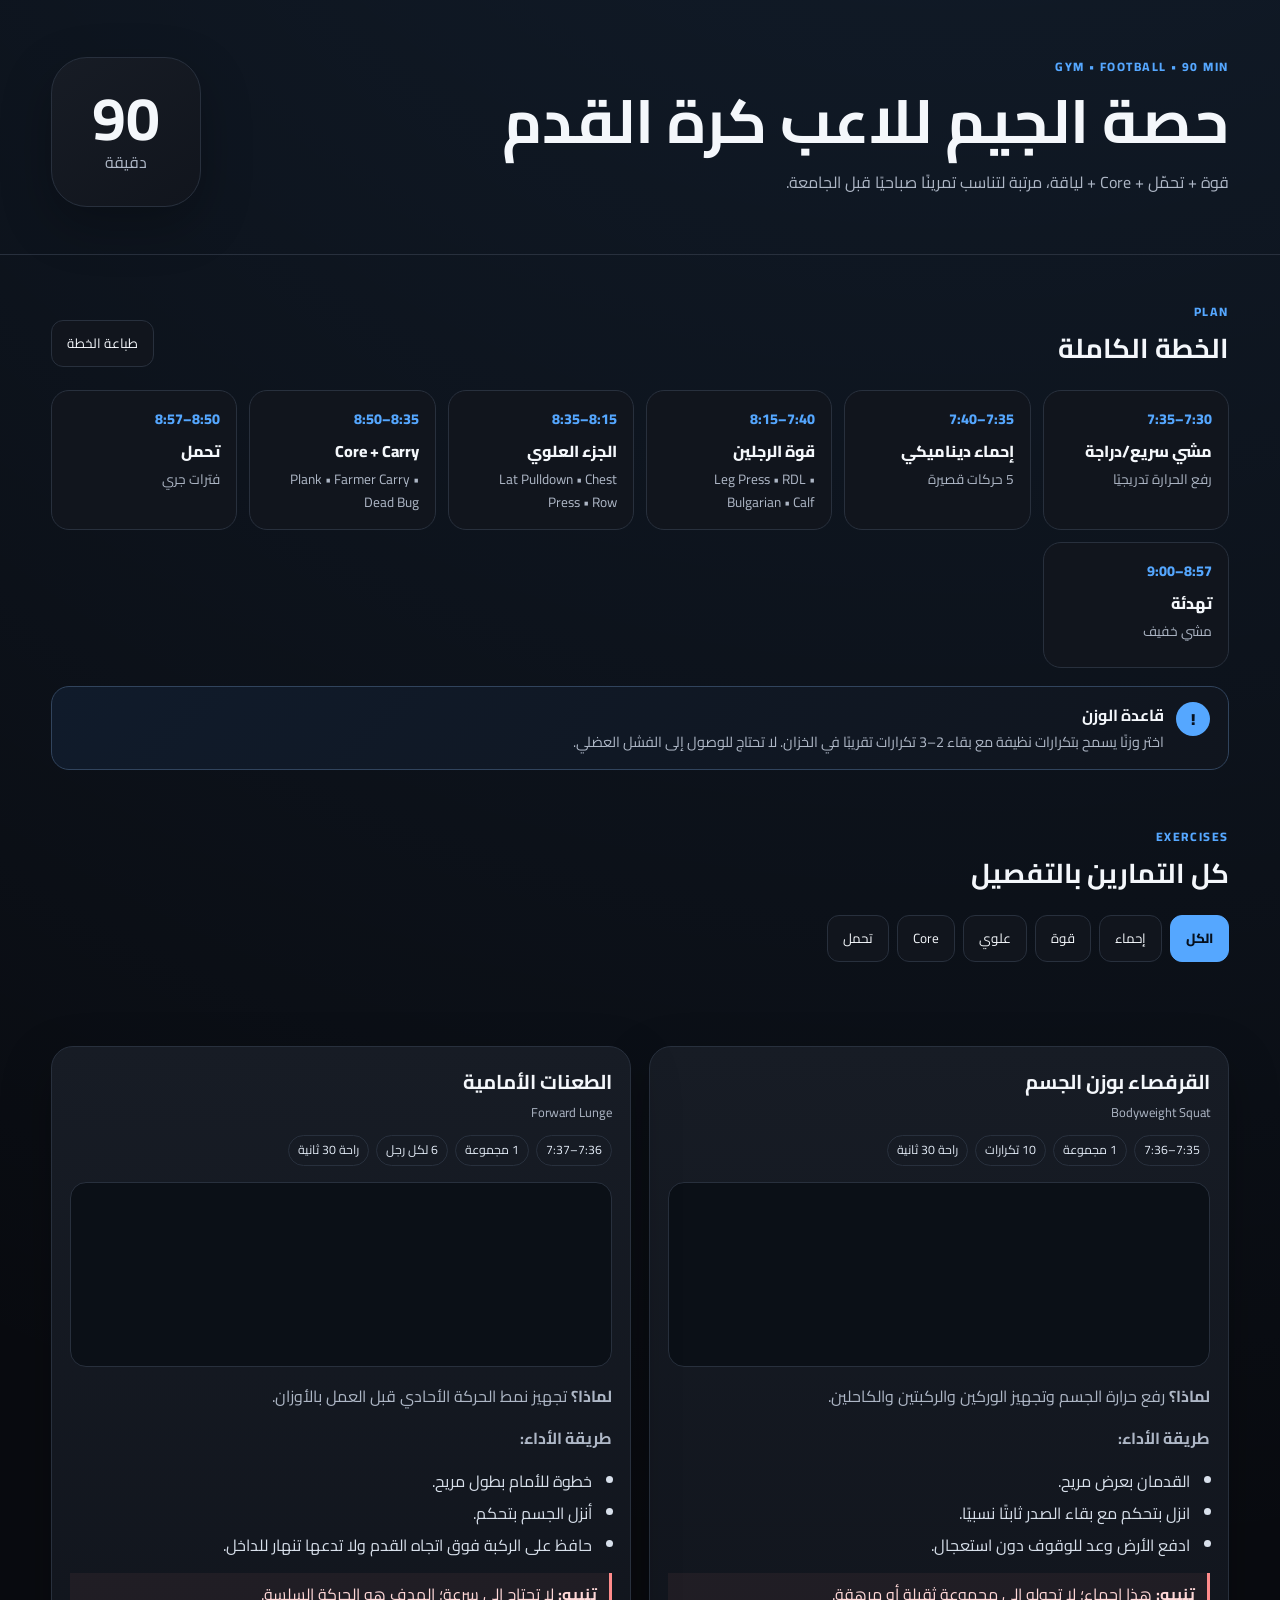
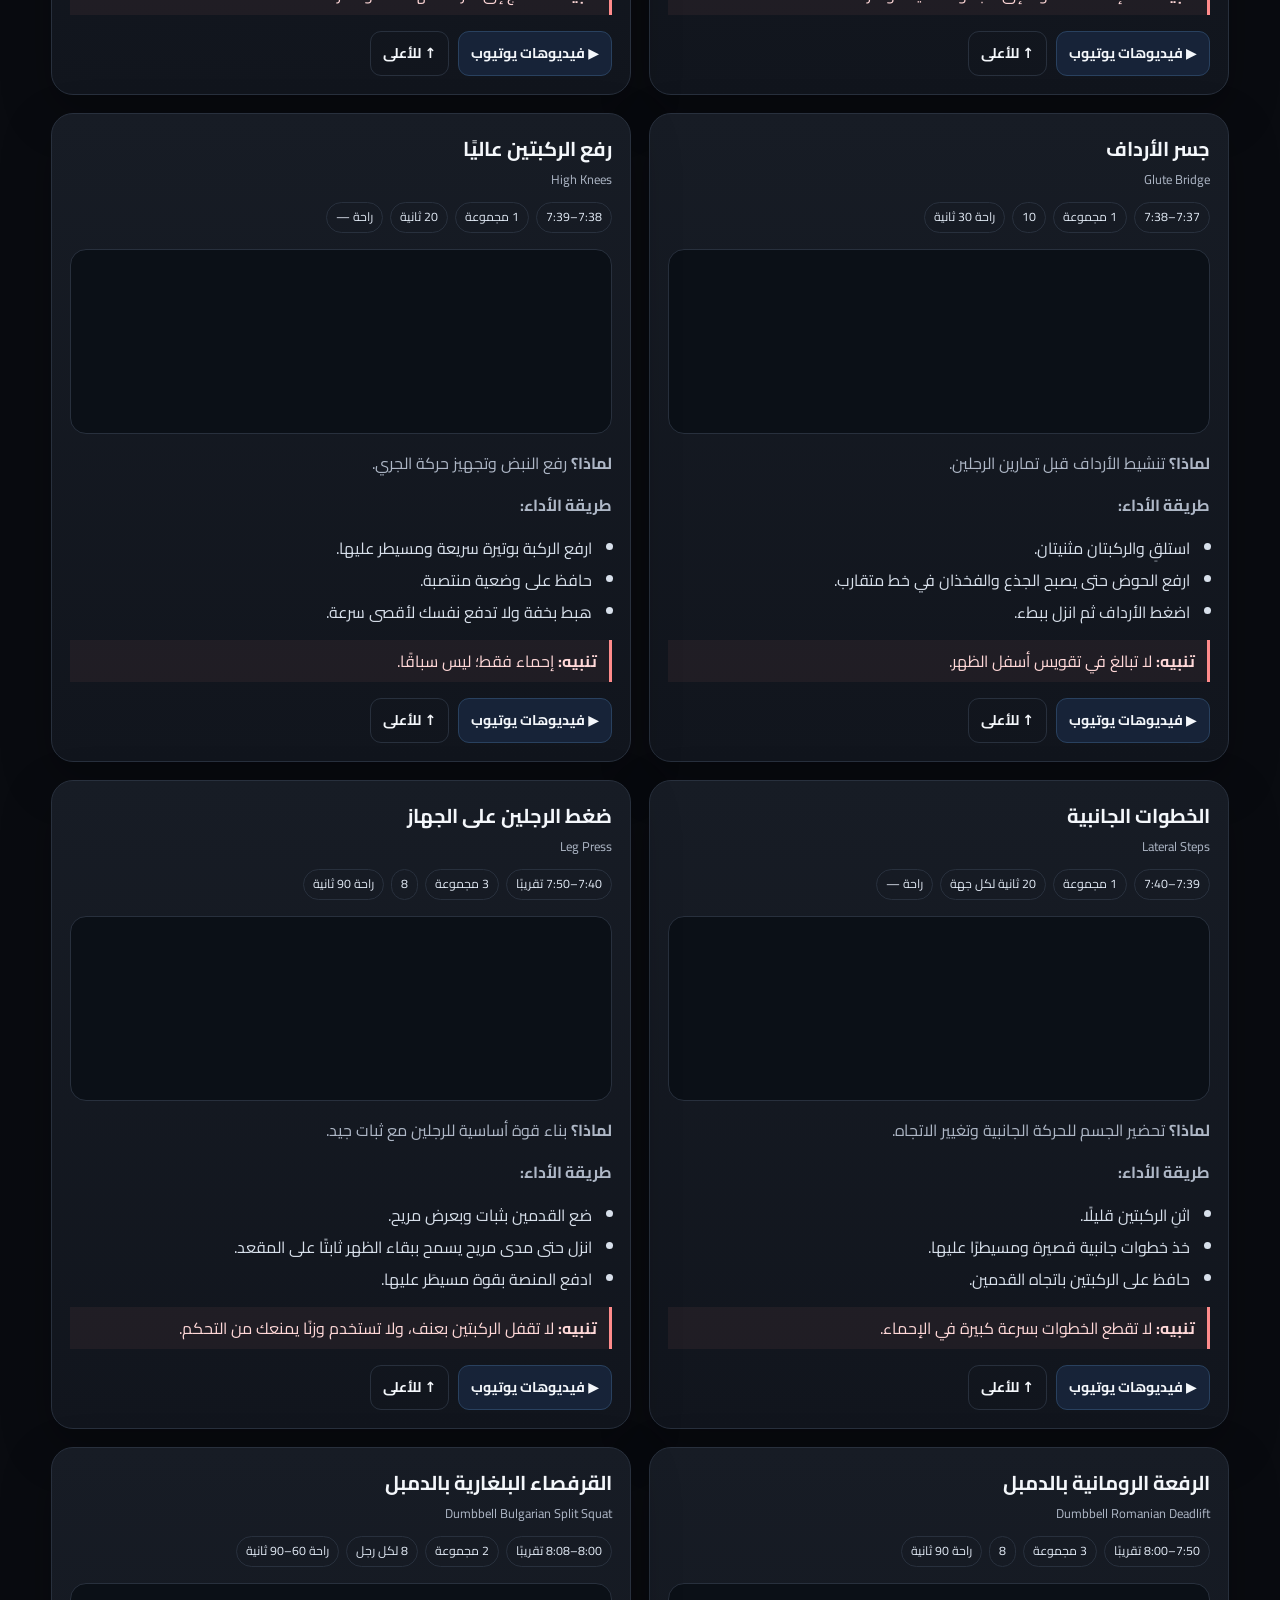
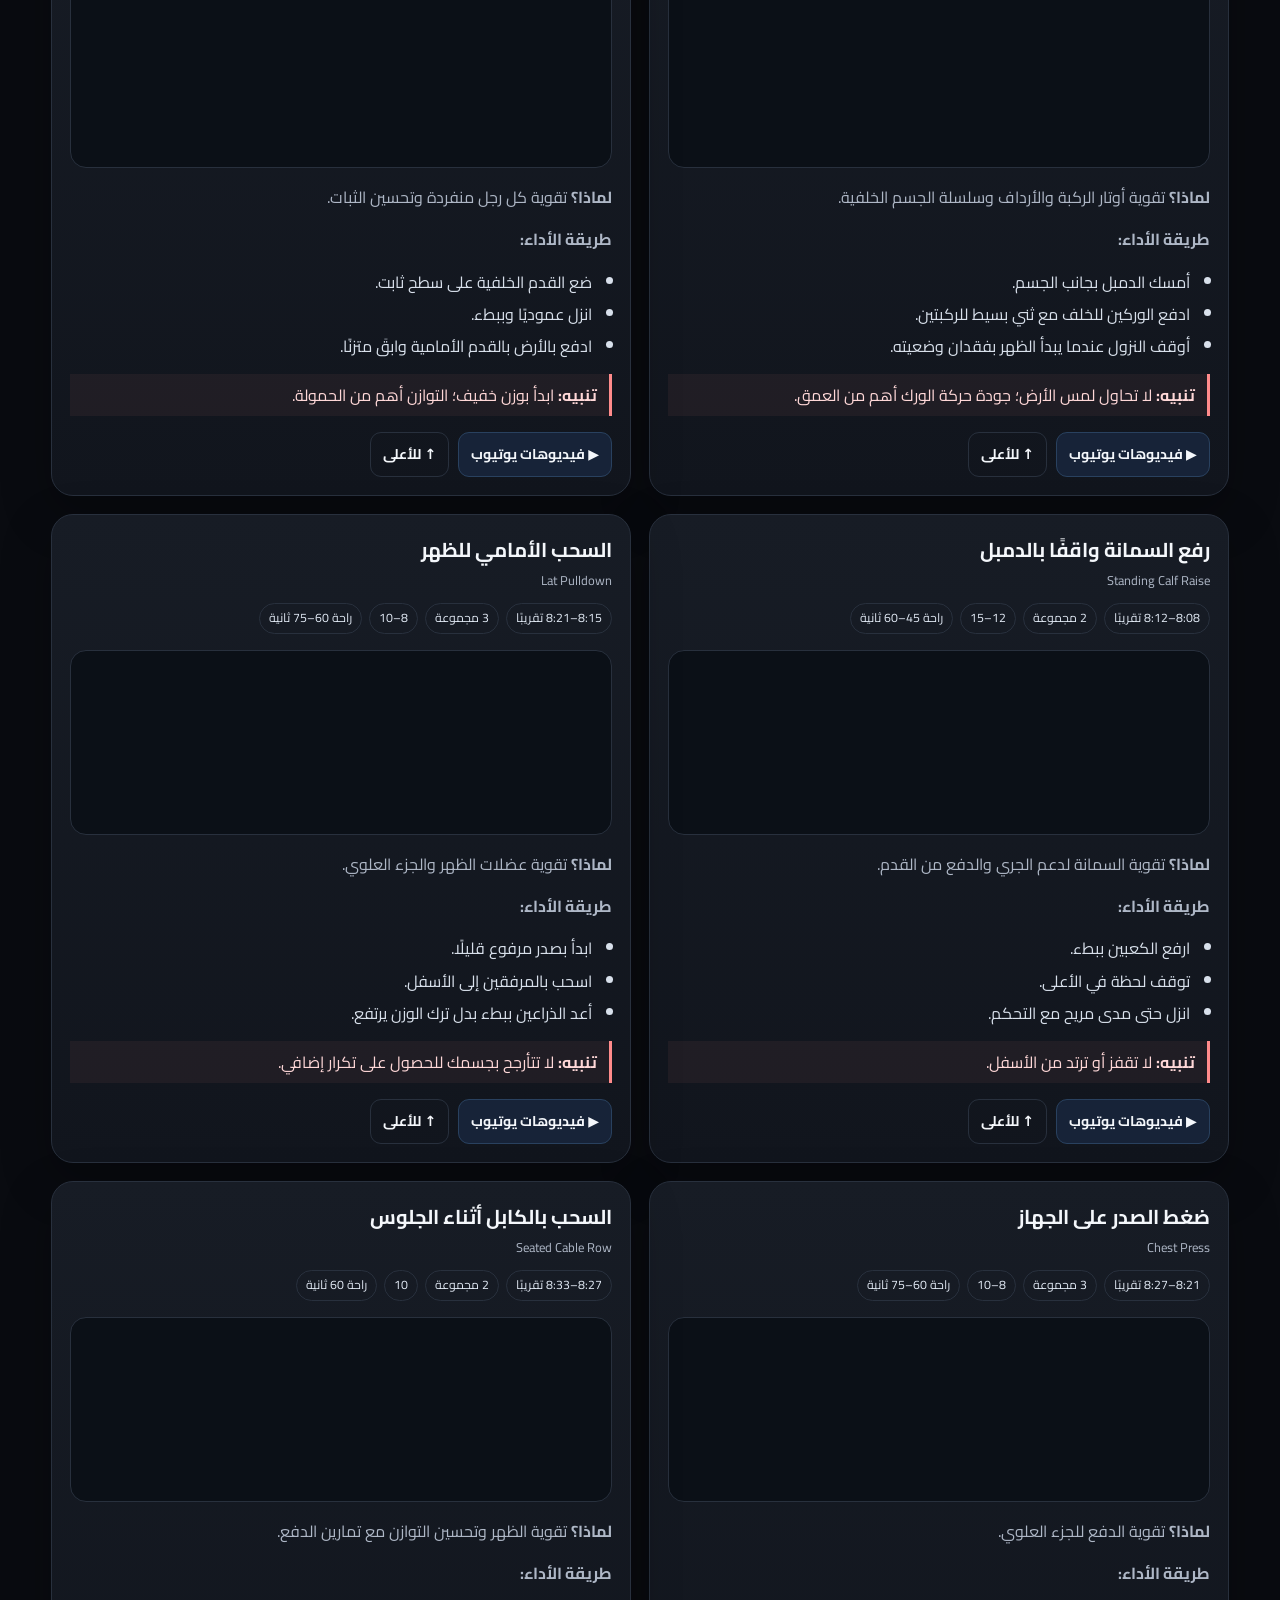
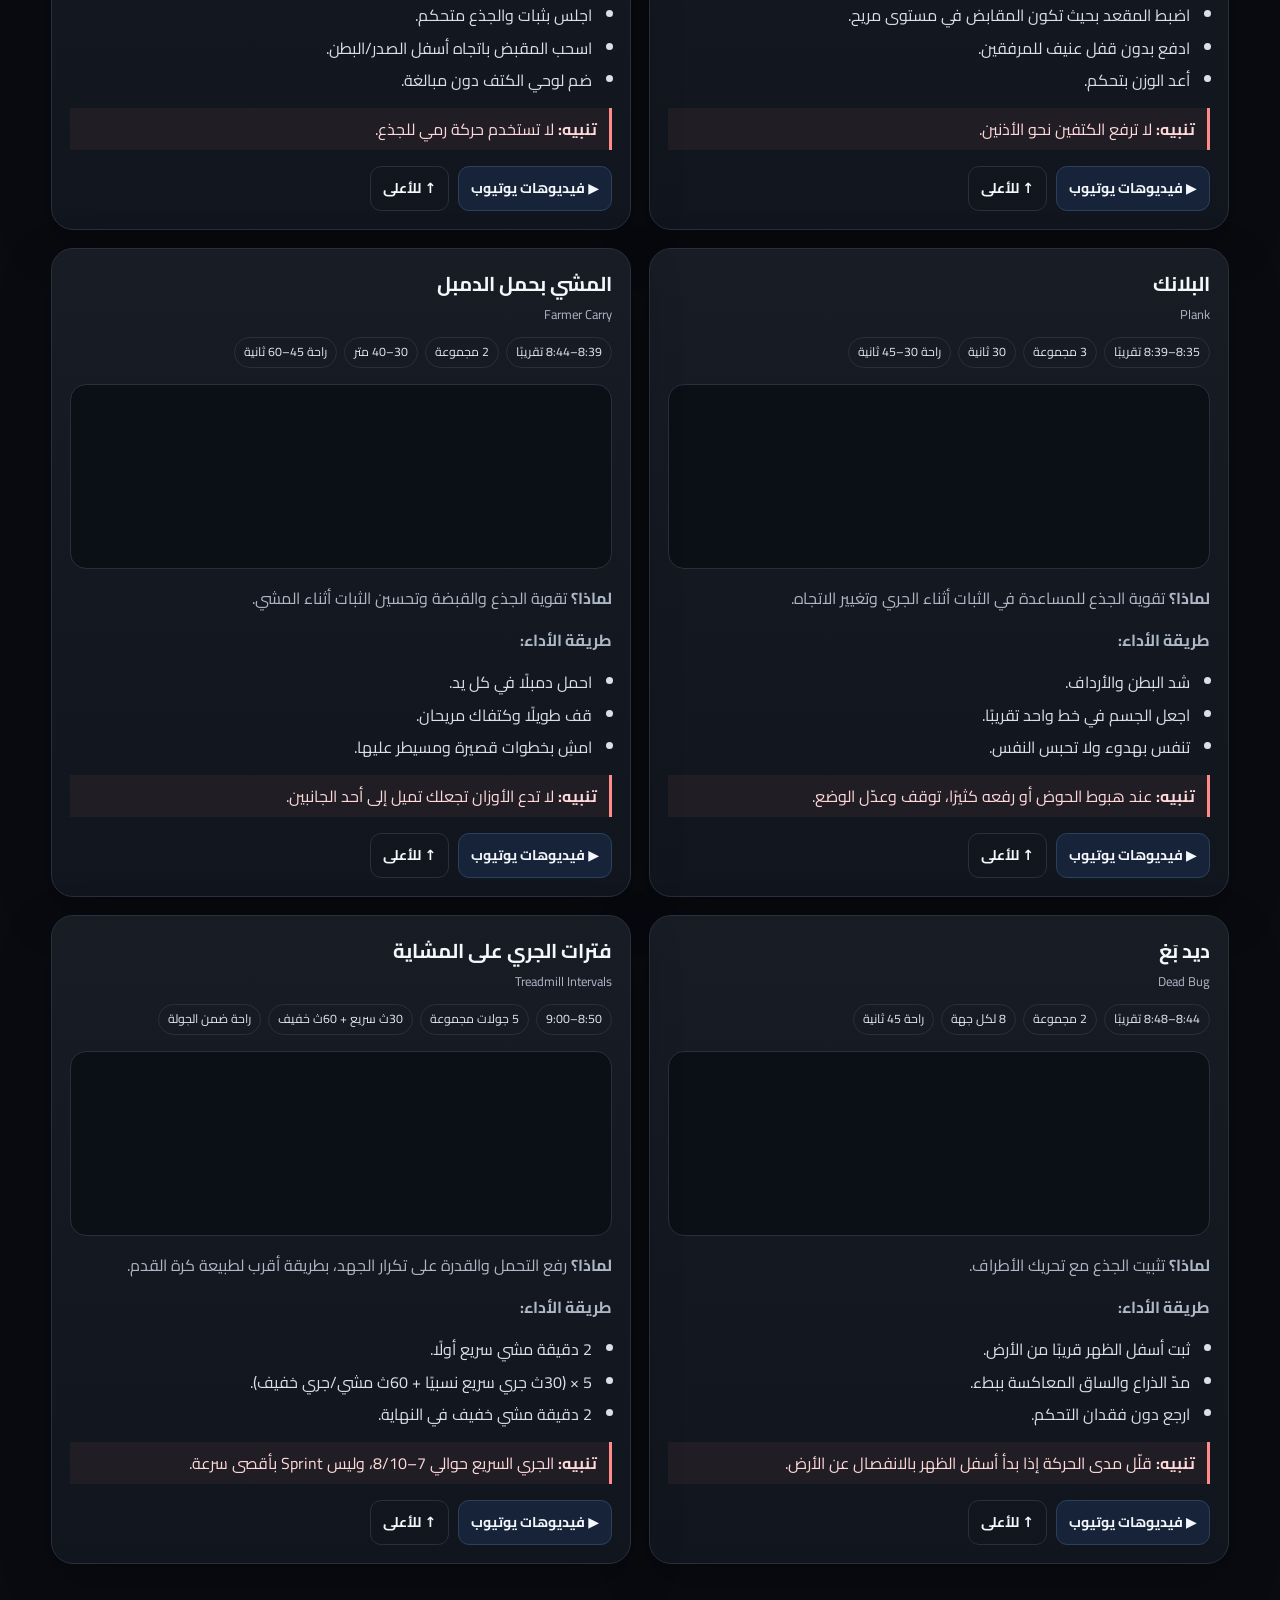
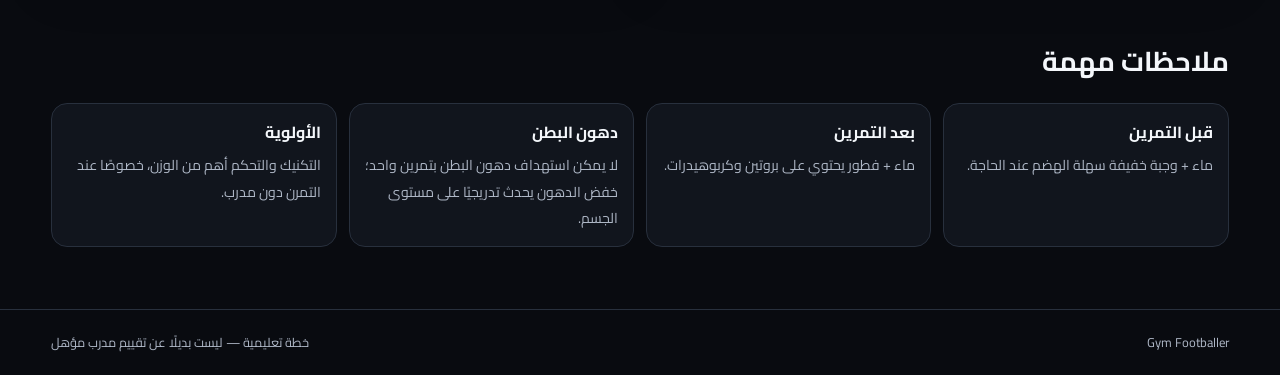
==== index.html @ 2cf8bf02 "Add files via upload" ====
<!doctype html>
<html lang="ar" dir="rtl">
<head>
  <meta charset="utf-8">
  <meta name="viewport" content="width=device-width, initial-scale=1">
  <title>Gym Footballer — خطة الجيم لكرة القدم</title>
  <meta name="description" content="خطة جيم لمدة 90 دقيقة لتطوير القوة والتحمل وخدمة أداء كرة القدم">
  <link rel="stylesheet" href="styles.css">
</head>
<body>
  <header class="hero">
    <div class="container hero-inner">
      <div>
        <span class="eyebrow">GYM • FOOTBALL • 90 MIN</span>
        <h1>حصة الجيم للاعب كرة القدم</h1>
        <p>قوة + تحمّل + Core + لياقة، مرتبة لتناسب تمرينًا صباحيًا قبل الجامعة.</p>
      </div>
      <div class="hero-badge">
        <strong>90</strong>
        <span>دقيقة</span>
      </div>
    </div>
  </header>

  <main class="container">
    <section class="overview">
      <div class="section-head">
        <div>
          <span class="eyebrow">PLAN</span>
          <h2>الخطة الكاملة</h2>
        </div>
        <button id="printBtn" class="ghost-btn">طباعة الخطة</button>
      </div>

      <div class="timeline" id="timeline"></div>

      <div class="important">
        <div class="important-icon">!</div>
        <div>
          <strong>قاعدة الوزن</strong>
          <p>اختر وزنًا يسمح بتكرارات نظيفة مع بقاء 2–3 تكرارات تقريبًا في الخزان. لا تحتاج للوصول إلى الفشل العضلي.</p>
        </div>
      </div>
    </section>

    <section class="filters">
      <div>
        <span class="eyebrow">EXERCISES</span>
        <h2>كل التمارين بالتفصيل</h2>
      </div>
      <div class="filter-row">
        <button class="filter active" data-filter="all">الكل</button>
        <button class="filter" data-filter="warmup">إحماء</button>
        <button class="filter" data-filter="strength">قوة</button>
        <button class="filter" data-filter="upper">علوي</button>
        <button class="filter" data-filter="core">Core</button>
        <button class="filter" data-filter="cardio">تحمل</button>
      </div>
    </section>

    <section id="exerciseGrid" class="exercise-grid"></section>

    <section class="notes">
      <h2>ملاحظات مهمة</h2>
      <div class="note-grid">
        <div class="note"><b>قبل التمرين</b><span>ماء + وجبة خفيفة سهلة الهضم عند الحاجة.</span></div>
        <div class="note"><b>بعد التمرين</b><span>ماء + فطور يحتوي على بروتين وكربوهيدرات.</span></div>
        <div class="note"><b>دهون البطن</b><span>لا يمكن استهداف دهون البطن بتمرين واحد؛ خفض الدهون يحدث تدريجيًا على مستوى الجسم.</span></div>
        <div class="note"><b>الأولوية</b><span>التكنيك والتحكم أهم من الوزن، خصوصًا عند التمرن دون مدرب.</span></div>
      </div>
    </section>
  </main>

  <footer>
    <div class="container">
      <span>Gym Footballer</span>
      <span>خطة تعليمية — ليست بديلًا عن تقييم مدرب مؤهل</span>
    </div>
  </footer>

  <script src="app.js"></script>
</body>
</html>
---- styles.css ----
@import url('https://fonts.googleapis.com/css2?family=Cairo:wght@400;600;700;800&display=swap');

:root{
  --bg:#090b10;
  --panel:#11151d;
  --panel2:#171c25;
  --text:#f4f7fb;
  --muted:#aeb7c6;
  --line:#28303d;
  --accent:#55a7ff;
  --accent2:#7bd7b0;
  --danger:#ff8b8b;
  --shadow:0 18px 50px rgba(0,0,0,.25);
}
*{box-sizing:border-box}
html{scroll-behavior:smooth}
body{
  margin:0;background:radial-gradient(circle at 75% -10%,rgba(85,167,255,.13),transparent 30%),var(--bg);
  color:var(--text);font-family:'Cairo',system-ui,sans-serif;line-height:1.65;
}
.container{width:min(1180px,92%);margin:auto}
.hero{border-bottom:1px solid var(--line);padding:52px 0 42px}
.hero-inner{display:flex;align-items:center;justify-content:space-between;gap:30px}
.eyebrow{font-size:.76rem;letter-spacing:.12em;color:var(--accent);font-weight:800}
h1,h2,h3,p{margin-top:0}
h1{font-size:clamp(2rem,5vw,3.8rem);line-height:1.1;margin:10px 0 14px}
h2{font-size:1.7rem;margin:4px 0 18px}
p{color:var(--muted)}
.hero-badge{
  min-width:150px;height:150px;border:1px solid var(--line);border-radius:36px;
  background:linear-gradient(145deg,var(--panel2),var(--panel));
  display:flex;flex-direction:column;align-items:center;justify-content:center;box-shadow:var(--shadow)
}
.hero-badge strong{font-size:3.8rem;line-height:1}
.hero-badge span{color:var(--muted)}
section{padding:42px 0}
.section-head{display:flex;justify-content:space-between;align-items:center;gap:16px}
.ghost-btn,.filter{
  border:1px solid var(--line);background:var(--panel);color:var(--text);
  padding:10px 15px;border-radius:12px;cursor:pointer;font-family:inherit
}
.ghost-btn:hover,.filter:hover{border-color:var(--accent)}
.filter.active{background:var(--accent);color:#06101d;border-color:var(--accent);font-weight:800}
.timeline{display:grid;grid-template-columns:repeat(6,1fr);gap:12px}
.slot{
  border:1px solid var(--line);background:var(--panel);border-radius:18px;padding:16px;
  min-height:126px
}
.slot .time{font-weight:800;color:var(--accent);font-size:.9rem}
.slot .name{font-weight:800;margin:7px 0 4px}
.slot .desc{font-size:.85rem;color:var(--muted)}
.important{
  margin-top:18px;border:1px solid #31445d;background:linear-gradient(135deg,#101b2b,#10151e);
  border-radius:18px;padding:15px 18px;display:flex;gap:12px;align-items:flex-start
}
.important-icon{
  width:34px;height:34px;border-radius:50%;display:grid;place-items:center;
  background:var(--accent);color:#07111e;font-weight:900;flex:none
}
.important p{margin:2px 0 0;font-size:.9rem}
.filters{padding-top:10px}
.filter-row{display:flex;flex-wrap:wrap;gap:8px}
.exercise-grid{display:grid;grid-template-columns:repeat(2,minmax(0,1fr));gap:18px}
.card{
  border:1px solid var(--line);background:linear-gradient(180deg,var(--panel2),var(--panel));
  border-radius:22px;overflow:hidden;box-shadow:var(--shadow)
}
.card-top{display:flex;justify-content:space-between;gap:18px;padding:18px 18px 4px}
.card-title h3{font-size:1.25rem;margin:0 0 4px}
.en{font-size:.8rem;color:var(--muted)}
.meta{display:flex;gap:7px;flex-wrap:wrap;margin-top:12px}
.pill{
  border:1px solid var(--line);border-radius:999px;padding:4px 9px;font-size:.77rem;color:#dfe7f2
}
.illustration{
  margin:12px 18px 0;border:1px solid var(--line);border-radius:16px;
  background:#0b1017;height:185px;display:grid;place-items:center;overflow:hidden
}
.illustration svg{width:100%;height:100%}
.body{padding:16px 18px 18px}
.cue-list{margin:0;padding-right:20px}
.cue-list li{margin:6px 0;color:#d8e0eb}
.warn{margin-top:14px;border-right:3px solid var(--danger);padding:8px 12px;background:rgba(255,139,139,.06);color:#ffd8d8}
.actions{display:flex;gap:9px;margin-top:16px}
.action{
  text-decoration:none;display:inline-flex;align-items:center;justify-content:center;gap:7px;
  border-radius:11px;padding:10px 12px;background:#172338;color:var(--text);border:1px solid #29415f;
  font-weight:700;font-size:.88rem
}
.action.secondary{background:transparent;border-color:var(--line)}
.action:hover{border-color:var(--accent)}
.notes{padding-top:30px}
.note-grid{display:grid;grid-template-columns:repeat(4,1fr);gap:12px}
.note{padding:15px;border:1px solid var(--line);background:var(--panel);border-radius:16px}
.note b{display:block;margin-bottom:6px}
.note span{color:var(--muted);font-size:.88rem}
footer{border-top:1px solid var(--line);margin-top:20px;padding:22px 0;color:var(--muted)}
footer .container{display:flex;justify-content:space-between;gap:15px;font-size:.8rem}
.empty{border:1px dashed var(--line);padding:28px;text-align:center;border-radius:18px;color:var(--muted);grid-column:1/-1}

@media (max-width: 1000px){
  .timeline{grid-template-columns:repeat(3,1fr)}
  .note-grid{grid-template-columns:repeat(2,1fr)}
}
@media (max-width: 760px){
  .hero-inner{flex-direction:column;align-items:flex-start}
  .hero-badge{min-width:120px;height:120px;border-radius:28px}
  .exercise-grid{grid-template-columns:1fr}
}
@media (max-width: 560px){
  .timeline{grid-template-columns:1fr 1fr}
  .note-grid{grid-template-columns:1fr}
  .section-head{align-items:flex-start;flex-direction:column}
  footer .container{flex-direction:column}
}

@media print{
  body{background:#fff;color:#000}
  .hero{padding:20px 0}.hero-badge,.filters,.actions,.ghost-btn,footer{display:none!important}
  section{padding:18px 0}.card,.slot,.note,.important{box-shadow:none;background:#fff;color:#000;border-color:#bbb}
  .exercise-grid{grid-template-columns:1fr}
  .illustration{height:140px;background:#fafafa}
  p,.en,.desc,.note span{color:#333}
}
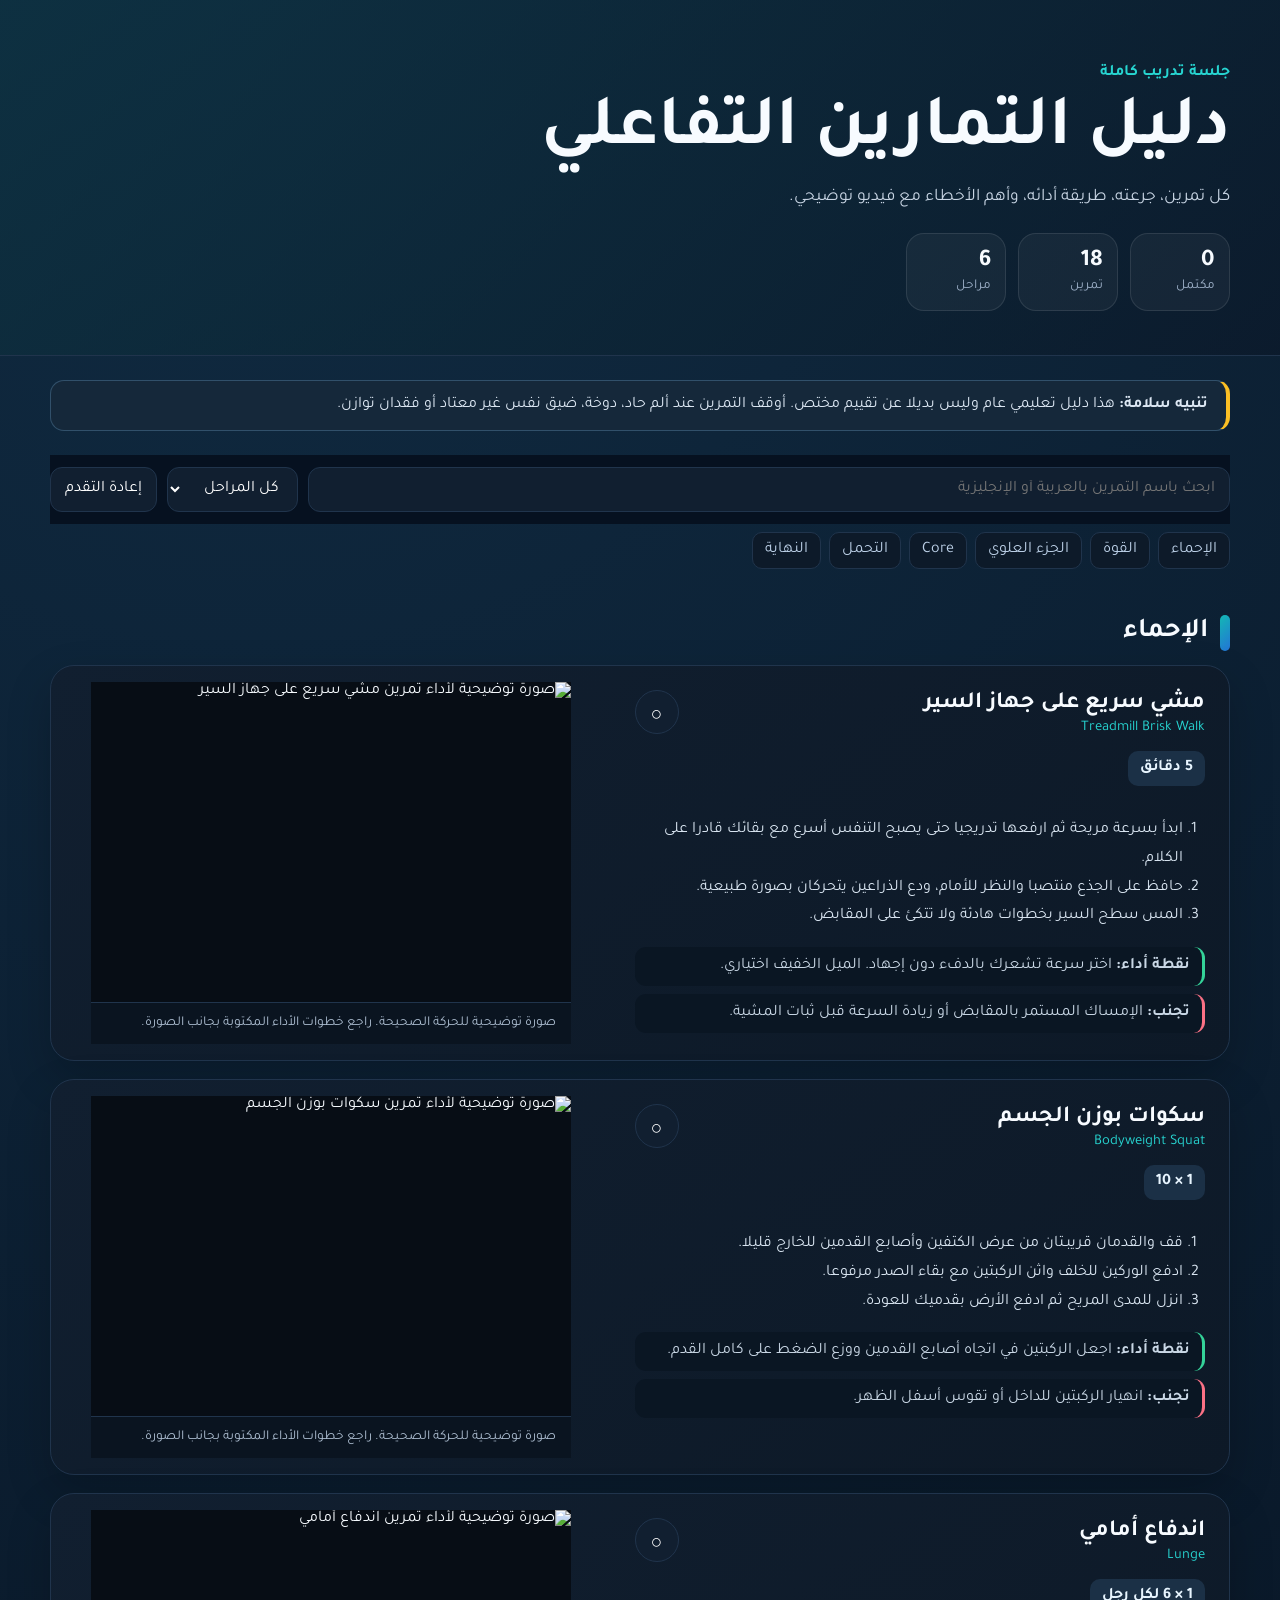
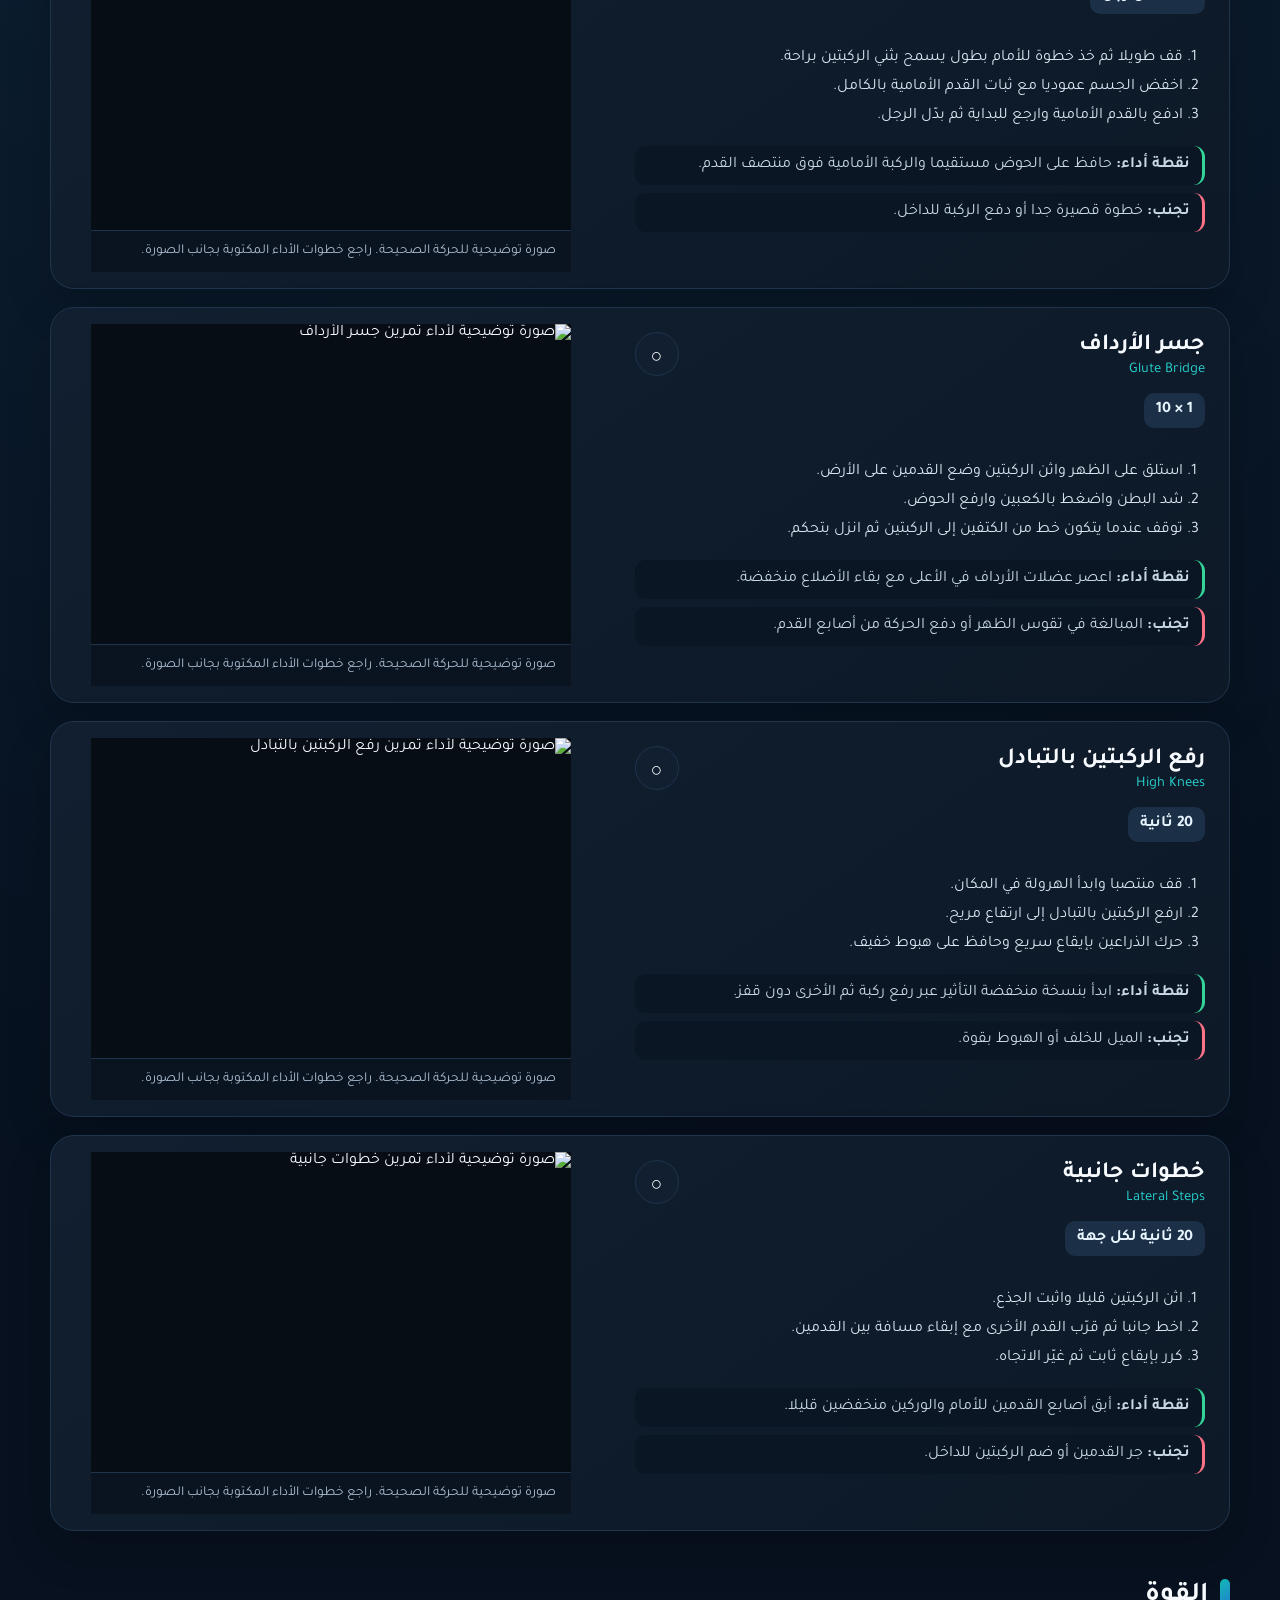
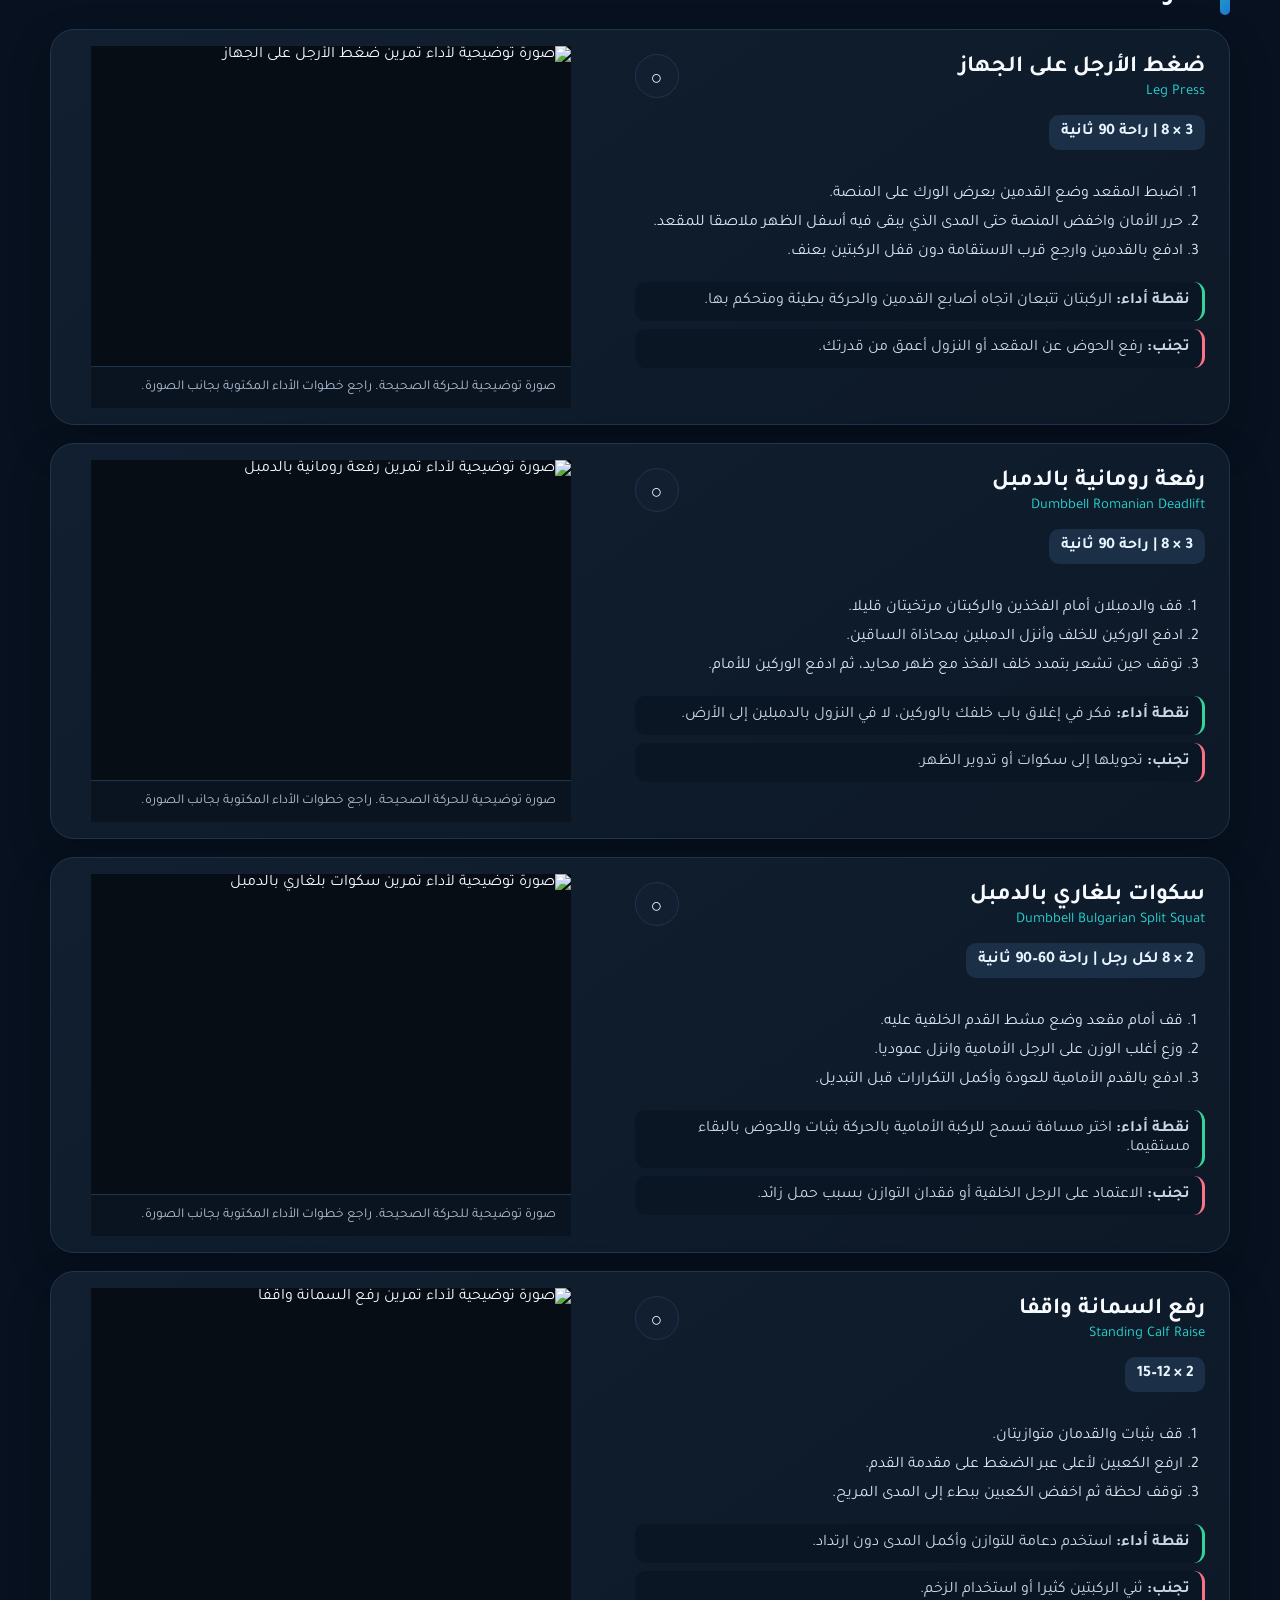
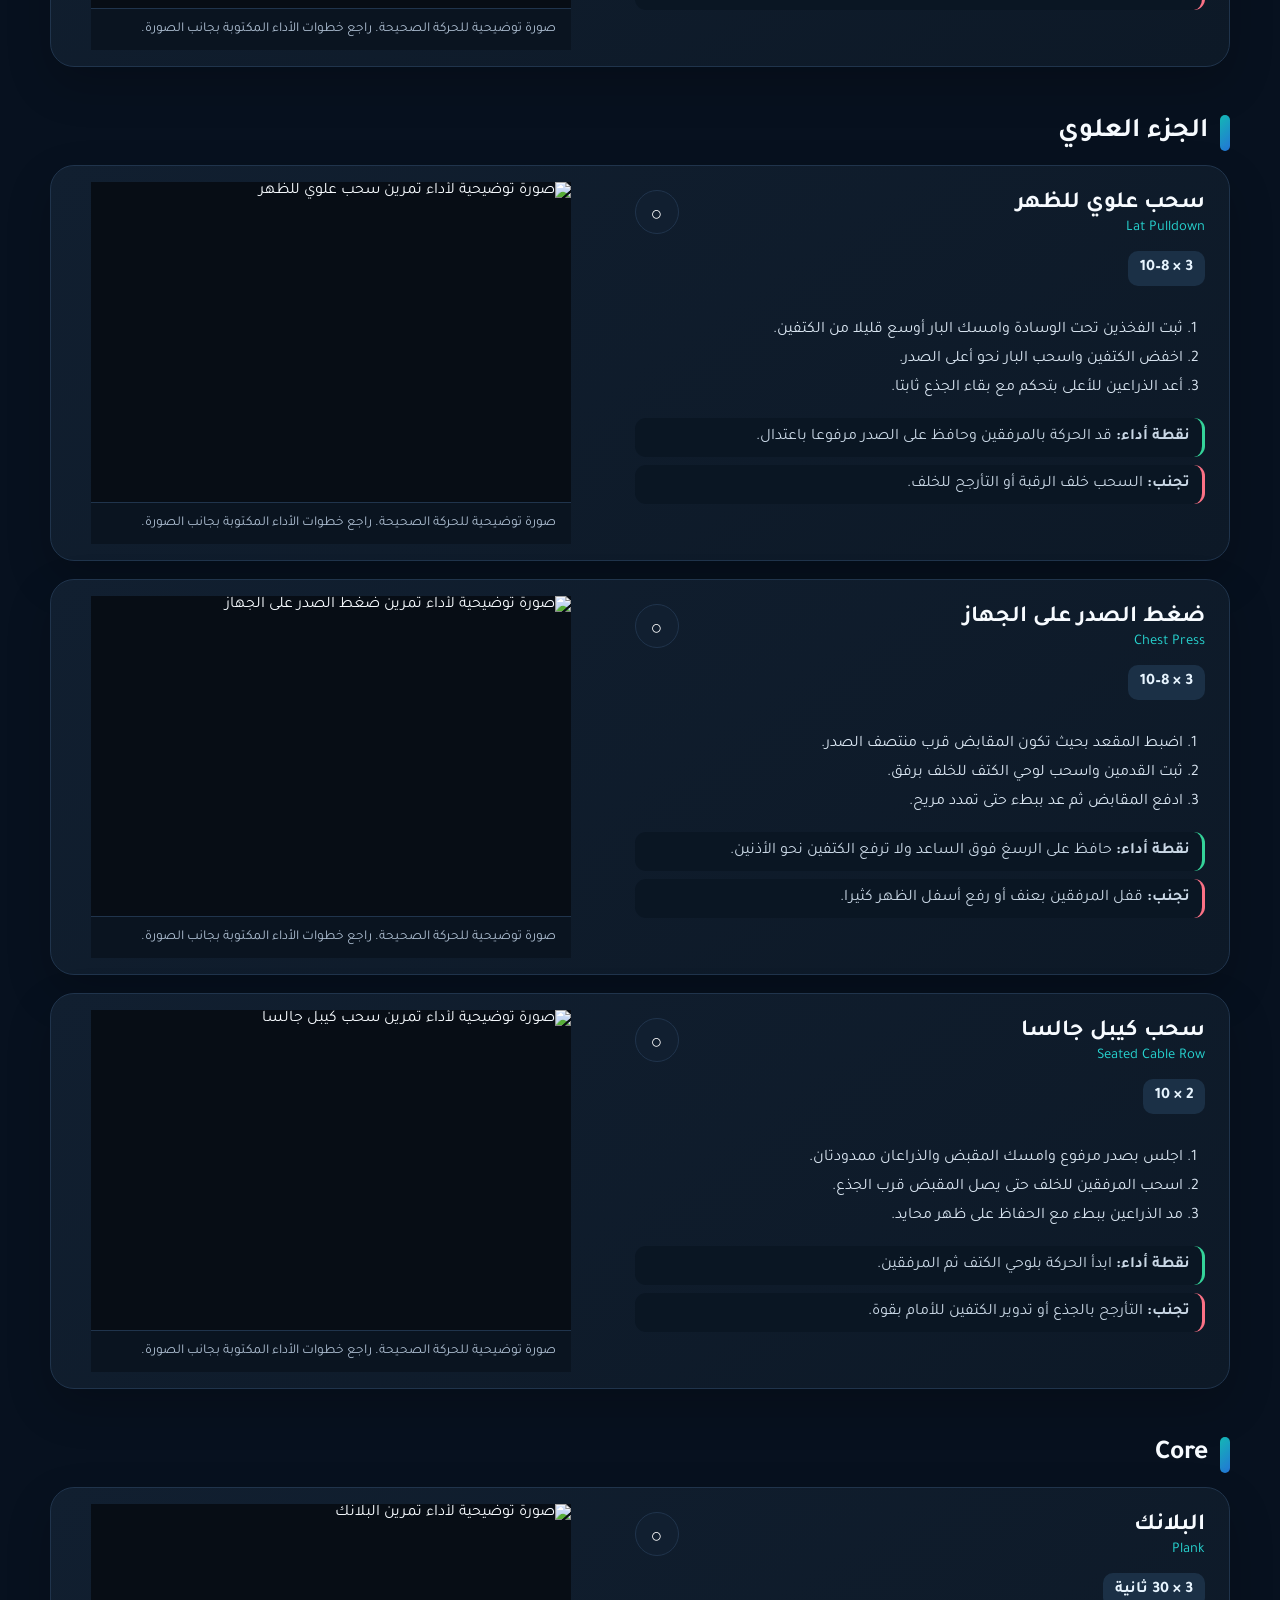
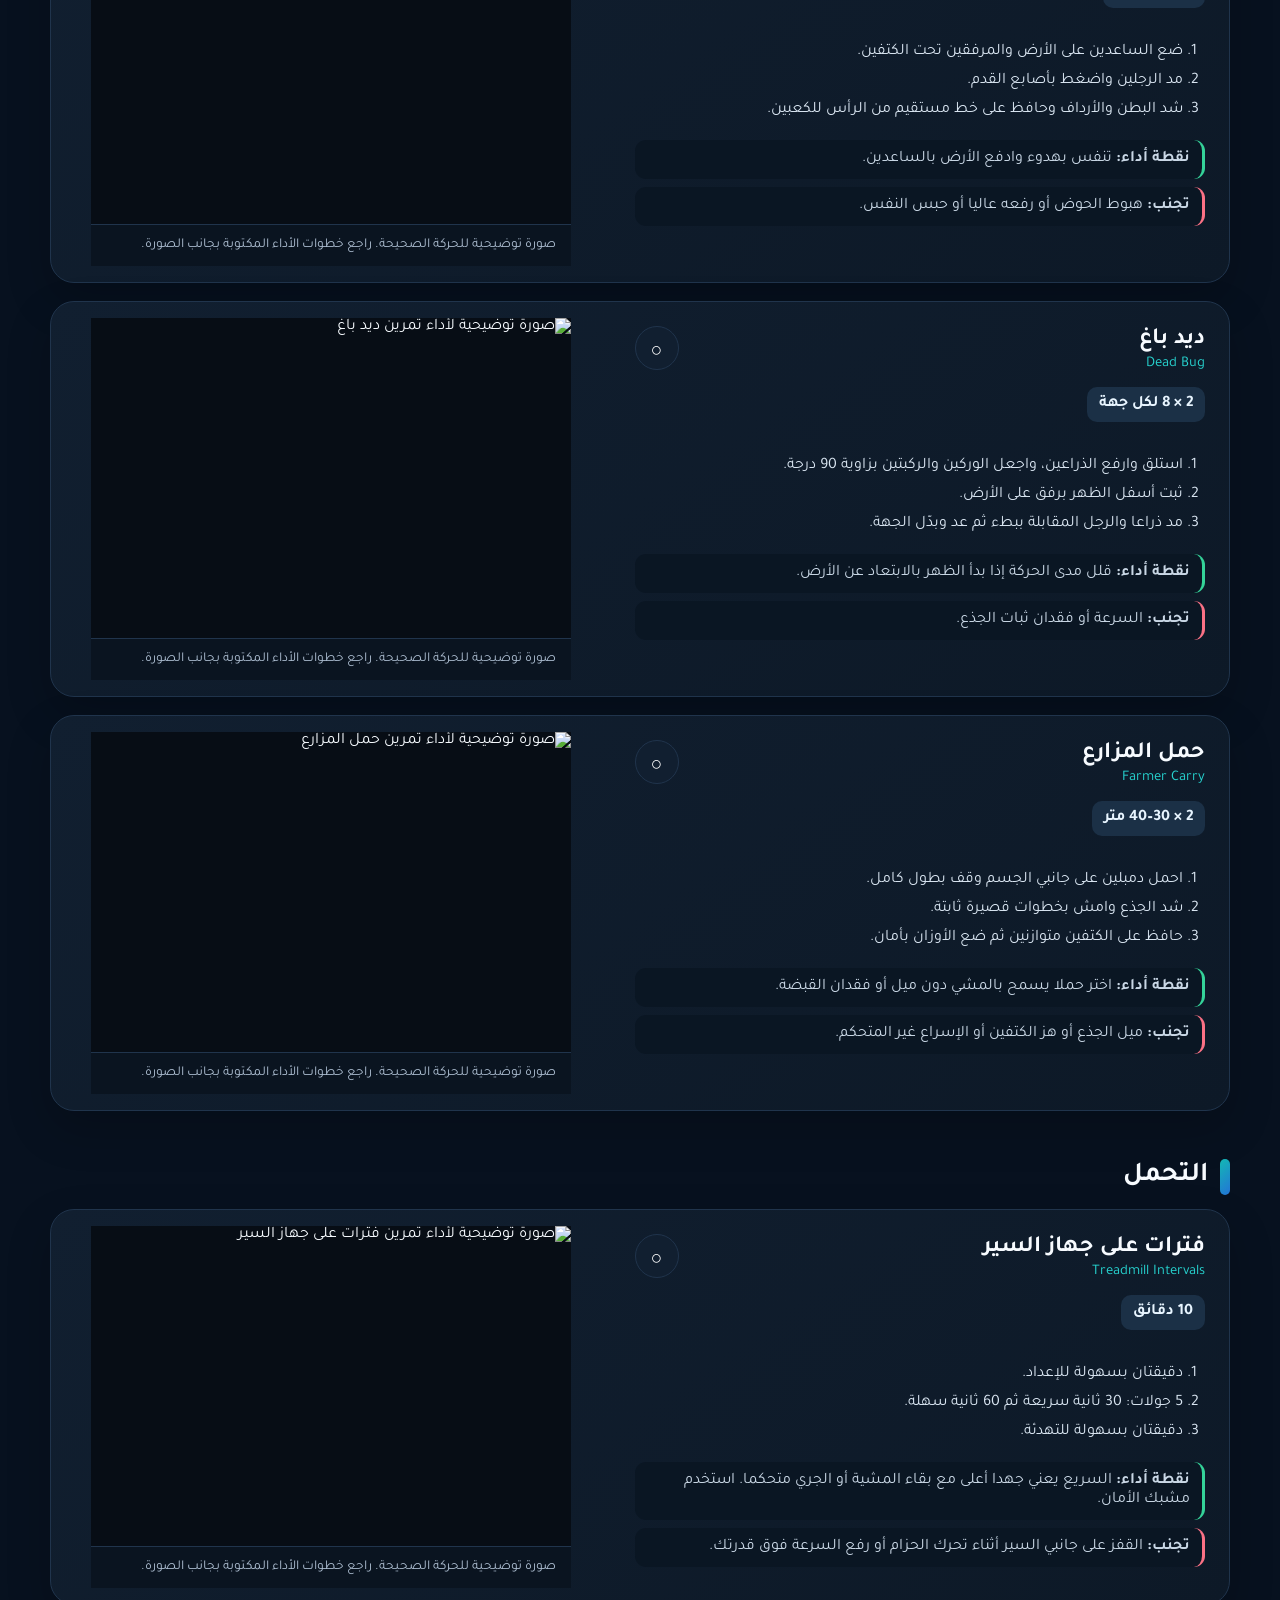
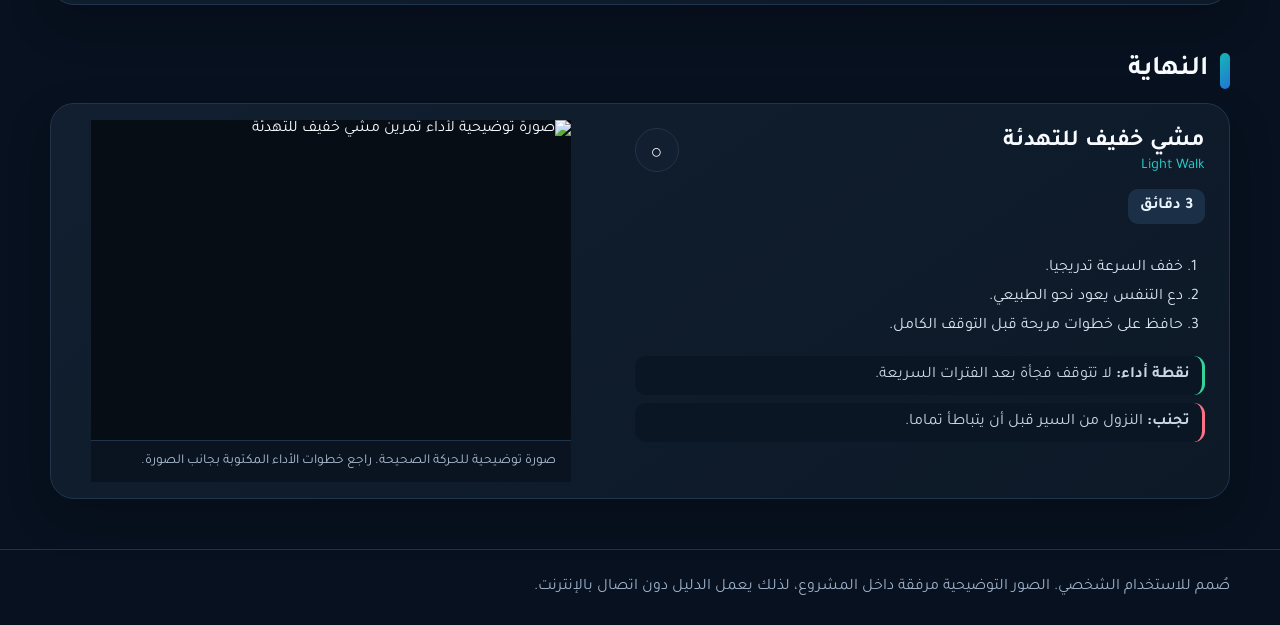
==== commit 454c621a: "Add files via upload" ====
--- a/index.html
+++ b/index.html
@@ -1,83 +1 @@
-<!doctype html>
-<html lang="ar" dir="rtl">
-<head>
-  <meta charset="utf-8">
-  <meta name="viewport" content="width=device-width, initial-scale=1">
-  <title>Gym Footballer — خطة الجيم لكرة القدم</title>
-  <meta name="description" content="خطة جيم لمدة 90 دقيقة لتطوير القوة والتحمل وخدمة أداء كرة القدم">
-  <link rel="stylesheet" href="styles.css">
-</head>
-<body>
-  <header class="hero">
-    <div class="container hero-inner">
-      <div>
-        <span class="eyebrow">GYM • FOOTBALL • 90 MIN</span>
-        <h1>حصة الجيم للاعب كرة القدم</h1>
-        <p>قوة + تحمّل + Core + لياقة، مرتبة لتناسب تمرينًا صباحيًا قبل الجامعة.</p>
-      </div>
-      <div class="hero-badge">
-        <strong>90</strong>
-        <span>دقيقة</span>
-      </div>
-    </div>
-  </header>
-
-  <main class="container">
-    <section class="overview">
-      <div class="section-head">
-        <div>
-          <span class="eyebrow">PLAN</span>
-          <h2>الخطة الكاملة</h2>
-        </div>
-        <button id="printBtn" class="ghost-btn">طباعة الخطة</button>
-      </div>
-
-      <div class="timeline" id="timeline"></div>
-
-      <div class="important">
-        <div class="important-icon">!</div>
-        <div>
-          <strong>قاعدة الوزن</strong>
-          <p>اختر وزنًا يسمح بتكرارات نظيفة مع بقاء 2–3 تكرارات تقريبًا في الخزان. لا تحتاج للوصول إلى الفشل العضلي.</p>
-        </div>
-      </div>
-    </section>
-
-    <section class="filters">
-      <div>
-        <span class="eyebrow">EXERCISES</span>
-        <h2>كل التمارين بالتفصيل</h2>
-      </div>
-      <div class="filter-row">
-        <button class="filter active" data-filter="all">الكل</button>
-        <button class="filter" data-filter="warmup">إحماء</button>
-        <button class="filter" data-filter="strength">قوة</button>
-        <button class="filter" data-filter="upper">علوي</button>
-        <button class="filter" data-filter="core">Core</button>
-        <button class="filter" data-filter="cardio">تحمل</button>
-      </div>
-    </section>
-
-    <section id="exerciseGrid" class="exercise-grid"></section>
-
-    <section class="notes">
-      <h2>ملاحظات مهمة</h2>
-      <div class="note-grid">
-        <div class="note"><b>قبل التمرين</b><span>ماء + وجبة خفيفة سهلة الهضم عند الحاجة.</span></div>
-        <div class="note"><b>بعد التمرين</b><span>ماء + فطور يحتوي على بروتين وكربوهيدرات.</span></div>
-        <div class="note"><b>دهون البطن</b><span>لا يمكن استهداف دهون البطن بتمرين واحد؛ خفض الدهون يحدث تدريجيًا على مستوى الجسم.</span></div>
-        <div class="note"><b>الأولوية</b><span>التكنيك والتحكم أهم من الوزن، خصوصًا عند التمرن دون مدرب.</span></div>
-      </div>
-    </section>
-  </main>
-
-  <footer>
-    <div class="container">
-      <span>Gym Footballer</span>
-      <span>خطة تعليمية — ليست بديلًا عن تقييم مدرب مؤهل</span>
-    </div>
-  </footer>
-
-  <script src="app.js"></script>
-</body>
-</html>
+<!doctype html><html lang="ar" dir="rtl"><head><meta charset="utf-8"><meta name="viewport" content="width=device-width,initial-scale=1"><meta name="description" content="دليل تفاعلي لجلسة تدريب كاملة مع فيديوهات توضيحية"><title>دليل التمارين التفاعلي</title><link rel="stylesheet" href="styles.css"></head><body><header class="hero"><div class="wrap"><span class="eyebrow">جلسة تدريب كاملة</span><h1>دليل التمارين التفاعلي</h1><p>كل تمرين، جرعته، طريقة أدائه، وأهم الأخطاء مع فيديو توضيحي.</p><div class="stats"><div><b id="doneCount">0</b><span>مكتمل</span></div><div><b>18</b><span>تمرين</span></div><div><b>6</b><span>مراحل</span></div></div></div></header><main class="wrap"><aside class="notice"><strong>تنبيه سلامة:</strong> هذا دليل تعليمي عام وليس بديلا عن تقييم مختص. أوقف التمرين عند ألم حاد، دوخة، ضيق نفس غير معتاد أو فقدان توازن.</aside><div class="toolbar"><input id="search" type="search" placeholder="ابحث باسم التمرين بالعربية أو الإنجليزية"><select id="filter"><option value="all">كل المراحل</option><option>الإحماء</option><option>القوة</option><option>الجزء العلوي</option><option>Core</option><option>التحمل</option><option>النهاية</option></select><button id="reset">إعادة التقدم</button></div><nav id="nav" class="nav"></nav><div id="app"></div></main><footer><div class="wrap">صُمم للاستخدام الشخصي. الصور التوضيحية مرفقة داخل المشروع، لذلك يعمل الدليل دون اتصال بالإنترنت.</div></footer><script src="app.js"></script></body></html>
--- a/styles.css
+++ b/styles.css
@@ -1,124 +1 @@
-@import url('https://fonts.googleapis.com/css2?family=Cairo:wght@400;600;700;800&display=swap');
-
-:root{
-  --bg:#090b10;
-  --panel:#11151d;
-  --panel2:#171c25;
-  --text:#f4f7fb;
-  --muted:#aeb7c6;
-  --line:#28303d;
-  --accent:#55a7ff;
-  --accent2:#7bd7b0;
-  --danger:#ff8b8b;
-  --shadow:0 18px 50px rgba(0,0,0,.25);
-}
-*{box-sizing:border-box}
-html{scroll-behavior:smooth}
-body{
-  margin:0;background:radial-gradient(circle at 75% -10%,rgba(85,167,255,.13),transparent 30%),var(--bg);
-  color:var(--text);font-family:'Cairo',system-ui,sans-serif;line-height:1.65;
-}
-.container{width:min(1180px,92%);margin:auto}
-.hero{border-bottom:1px solid var(--line);padding:52px 0 42px}
-.hero-inner{display:flex;align-items:center;justify-content:space-between;gap:30px}
-.eyebrow{font-size:.76rem;letter-spacing:.12em;color:var(--accent);font-weight:800}
-h1,h2,h3,p{margin-top:0}
-h1{font-size:clamp(2rem,5vw,3.8rem);line-height:1.1;margin:10px 0 14px}
-h2{font-size:1.7rem;margin:4px 0 18px}
-p{color:var(--muted)}
-.hero-badge{
-  min-width:150px;height:150px;border:1px solid var(--line);border-radius:36px;
-  background:linear-gradient(145deg,var(--panel2),var(--panel));
-  display:flex;flex-direction:column;align-items:center;justify-content:center;box-shadow:var(--shadow)
-}
-.hero-badge strong{font-size:3.8rem;line-height:1}
-.hero-badge span{color:var(--muted)}
-section{padding:42px 0}
-.section-head{display:flex;justify-content:space-between;align-items:center;gap:16px}
-.ghost-btn,.filter{
-  border:1px solid var(--line);background:var(--panel);color:var(--text);
-  padding:10px 15px;border-radius:12px;cursor:pointer;font-family:inherit
-}
-.ghost-btn:hover,.filter:hover{border-color:var(--accent)}
-.filter.active{background:var(--accent);color:#06101d;border-color:var(--accent);font-weight:800}
-.timeline{display:grid;grid-template-columns:repeat(6,1fr);gap:12px}
-.slot{
-  border:1px solid var(--line);background:var(--panel);border-radius:18px;padding:16px;
-  min-height:126px
-}
-.slot .time{font-weight:800;color:var(--accent);font-size:.9rem}
-.slot .name{font-weight:800;margin:7px 0 4px}
-.slot .desc{font-size:.85rem;color:var(--muted)}
-.important{
-  margin-top:18px;border:1px solid #31445d;background:linear-gradient(135deg,#101b2b,#10151e);
-  border-radius:18px;padding:15px 18px;display:flex;gap:12px;align-items:flex-start
-}
-.important-icon{
-  width:34px;height:34px;border-radius:50%;display:grid;place-items:center;
-  background:var(--accent);color:#07111e;font-weight:900;flex:none
-}
-.important p{margin:2px 0 0;font-size:.9rem}
-.filters{padding-top:10px}
-.filter-row{display:flex;flex-wrap:wrap;gap:8px}
-.exercise-grid{display:grid;grid-template-columns:repeat(2,minmax(0,1fr));gap:18px}
-.card{
-  border:1px solid var(--line);background:linear-gradient(180deg,var(--panel2),var(--panel));
-  border-radius:22px;overflow:hidden;box-shadow:var(--shadow)
-}
-.card-top{display:flex;justify-content:space-between;gap:18px;padding:18px 18px 4px}
-.card-title h3{font-size:1.25rem;margin:0 0 4px}
-.en{font-size:.8rem;color:var(--muted)}
-.meta{display:flex;gap:7px;flex-wrap:wrap;margin-top:12px}
-.pill{
-  border:1px solid var(--line);border-radius:999px;padding:4px 9px;font-size:.77rem;color:#dfe7f2
-}
-.illustration{
-  margin:12px 18px 0;border:1px solid var(--line);border-radius:16px;
-  background:#0b1017;height:185px;display:grid;place-items:center;overflow:hidden
-}
-.illustration svg{width:100%;height:100%}
-.body{padding:16px 18px 18px}
-.cue-list{margin:0;padding-right:20px}
-.cue-list li{margin:6px 0;color:#d8e0eb}
-.warn{margin-top:14px;border-right:3px solid var(--danger);padding:8px 12px;background:rgba(255,139,139,.06);color:#ffd8d8}
-.actions{display:flex;gap:9px;margin-top:16px}
-.action{
-  text-decoration:none;display:inline-flex;align-items:center;justify-content:center;gap:7px;
-  border-radius:11px;padding:10px 12px;background:#172338;color:var(--text);border:1px solid #29415f;
-  font-weight:700;font-size:.88rem
-}
-.action.secondary{background:transparent;border-color:var(--line)}
-.action:hover{border-color:var(--accent)}
-.notes{padding-top:30px}
-.note-grid{display:grid;grid-template-columns:repeat(4,1fr);gap:12px}
-.note{padding:15px;border:1px solid var(--line);background:var(--panel);border-radius:16px}
-.note b{display:block;margin-bottom:6px}
-.note span{color:var(--muted);font-size:.88rem}
-footer{border-top:1px solid var(--line);margin-top:20px;padding:22px 0;color:var(--muted)}
-footer .container{display:flex;justify-content:space-between;gap:15px;font-size:.8rem}
-.empty{border:1px dashed var(--line);padding:28px;text-align:center;border-radius:18px;color:var(--muted);grid-column:1/-1}
-
-@media (max-width: 1000px){
-  .timeline{grid-template-columns:repeat(3,1fr)}
-  .note-grid{grid-template-columns:repeat(2,1fr)}
-}
-@media (max-width: 760px){
-  .hero-inner{flex-direction:column;align-items:flex-start}
-  .hero-badge{min-width:120px;height:120px;border-radius:28px}
-  .exercise-grid{grid-template-columns:1fr}
-}
-@media (max-width: 560px){
-  .timeline{grid-template-columns:1fr 1fr}
-  .note-grid{grid-template-columns:1fr}
-  .section-head{align-items:flex-start;flex-direction:column}
-  footer .container{flex-direction:column}
-}
-
-@media print{
-  body{background:#fff;color:#000}
-  .hero{padding:20px 0}.hero-badge,.filters,.actions,.ghost-btn,footer{display:none!important}
-  section{padding:18px 0}.card,.slot,.note,.important{box-shadow:none;background:#fff;color:#000;border-color:#bbb}
-  .exercise-grid{grid-template-columns:1fr}
-  .illustration{height:140px;background:#fafafa}
-  p,.en,.desc,.note span{color:#333}
-}
+@import url('https://fonts.googleapis.com/css2?family=Tajawal:wght@400;500;700;800&display=swap');:root{--bg:#07111f;--card:#101d2d;--muted:#9db0c8;--line:#20344c;--cyan:#27d5d1;--green:#34d399}*{box-sizing:border-box}html{scroll-behavior:smooth}body{margin:0;background:radial-gradient(circle at 20% 0,#102b42 0,transparent 32%),var(--bg);color:#f7fbff;font-family:Tajawal,Arial,sans-serif}.wrap{width:min(1180px,calc(100% - 32px));margin:auto}.hero{padding:64px 0 44px;border-bottom:1px solid var(--line);background:linear-gradient(135deg,#0d3442aa,#0b1829aa)}.eyebrow{color:var(--cyan);font-weight:700}.hero h1{font-size:clamp(2.2rem,6vw,4.5rem);margin:.2em 0 .12em;line-height:1}.hero p{color:#c7d4e3;font-size:1.1rem}.stats{display:flex;gap:12px;margin-top:25px}.stats div{min-width:100px;background:#ffffff0b;border:1px solid #ffffff19;border-radius:18px;padding:14px}.stats b{font-size:1.5rem;display:block}.stats span{color:var(--muted);font-size:.85rem}.notice{margin:24px 0;background:#15283a;border:1px solid #31506a;border-right:4px solid #fbbf24;padding:15px 18px;border-radius:14px;color:#dce7f3}.toolbar{display:grid;grid-template-columns:1fr auto auto;gap:10px;position:sticky;top:0;z-index:10;padding:12px 0;background:#07111feF;backdrop-filter:blur(12px)}input,select,button{font:inherit;color:#fff;background:#111f30;border:1px solid var(--line);border-radius:12px;padding:12px 14px}button{cursor:pointer}button:hover{border-color:var(--cyan)}.nav{display:flex;gap:8px;overflow:auto;padding:8px 0 20px}.nav a{white-space:nowrap;color:#bcd0e7;text-decoration:none;background:#0d1a29;border:1px solid var(--line);padding:8px 12px;border-radius:10px}.section{margin:26px 0 48px;scroll-margin-top:100px}.section-head{display:flex;align-items:center;gap:12px;margin-bottom:14px}.section-head span{background:linear-gradient(135deg,#13b8b4,#2374d7);width:10px;height:36px;border-radius:9px}.section h2{margin:0;font-size:1.7rem}.grid{display:grid;gap:18px}.exercise{display:grid;grid-template-columns:minmax(0,1.05fr) minmax(320px,.95fr);background:linear-gradient(145deg,#111f30,#0d1927);border:1px solid var(--line);border-radius:24px;overflow:hidden;box-shadow:0 18px 45px #0003}.info{padding:24px}.title-row{display:flex;justify-content:space-between;gap:12px}.title-row h3{margin:0;font-size:1.45rem}.english{direction:ltr;text-align:right;color:var(--cyan);font-size:.92rem;margin-top:2px}.dose{display:inline-block;margin:14px 0;background:#1b3046;color:#e8f5ff;padding:8px 12px;border-radius:10px;font-weight:700}.steps{padding-right:22px;line-height:1.8;color:#d9e5f1}.tips{display:grid;gap:8px;margin-top:16px}.tip{padding:10px 12px;border-radius:11px;background:#0a1623;color:#c9d7e5}.tip.good{border-right:3px solid var(--green)}.tip.bad{border-right:3px solid #fb7185}.check{min-width:44px;height:44px;border-radius:50%;font-size:1.2rem}.check.done{background:#0e563f;border-color:#34d399}.media{background:#070d15;min-height:320px;display:flex;flex-direction:column}.media img{width:100%;height:100%;min-height:320px;object-fit:cover;display:block}.media figcaption{padding:12px 15px;color:#aebfd2;font-size:.85rem;border-top:1px solid var(--line);background:#0a1420}.empty{text-align:center;color:var(--muted);padding:70px 0}footer{border-top:1px solid var(--line);color:var(--muted);padding:28px 0;margin-top:50px}@media(max-width:760px){.exercise{grid-template-columns:1fr}.toolbar{grid-template-columns:1fr 1fr}.toolbar input{grid-column:1/-1}.media{min-height:260px}.hero{padding-top:42px}.info{padding:18px}}@media print{.toolbar,.nav,.check,.video-actions{display:none}.exercise{break-inside:avoid}.media img{width:100%;height:100%;min-height:320px;object-fit:cover;display:block}}
